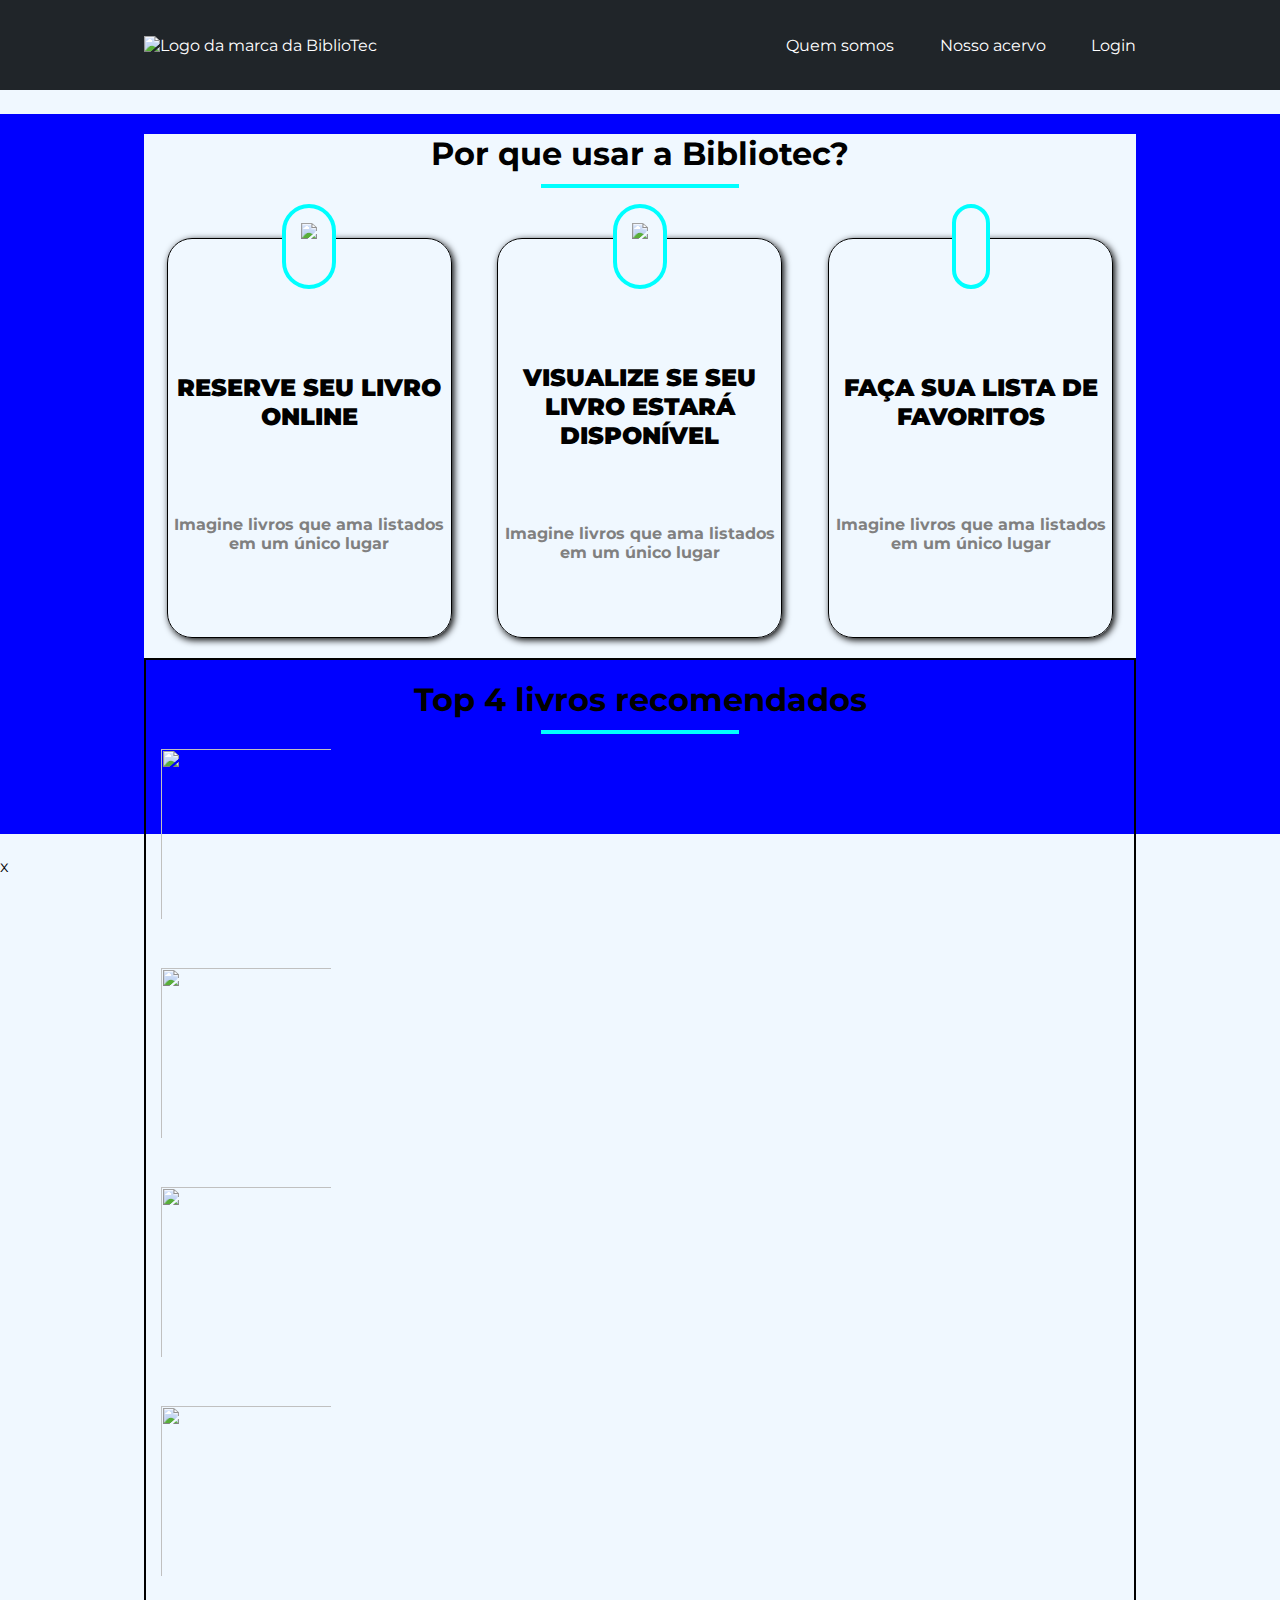
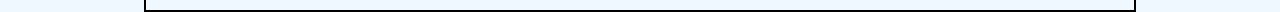
==== index.html @ 0a32b72f "Inicio codigoo do bibliotec" ====
<!DOCTYPE html>
<html lang="pt-BR">

<head>
    <meta charset="UTF-8">
    <meta name="viewport" content="width=device-width, initial-scale=1.0">
    <title>BiblioTec-A sua biblioteca digital</title>
    <link rel="stylesheet" href="./css/home.css">
</head>

<body>
    <header>
        <div class="layout-grid header-flex">
            <img src="./imagens/logo-desktop.svg" alt="Logo da marca da BiblioTec">
            <nav>
                <a href="#">Quem somos</a>
                <a href="#">Nosso acervo</a>
                <a href="#">Login</a>
            </nav>
        </div>
    </header>
    <main>
        <section class="layout-grid section-flex">
            <h1>Por que usar a Bibliotec?</h1>
            <hr />
            <div class="bibliotec-flex">
                <article>
                    <div class="borda">
                        <img src="./imagens/book-solid.svg">
                    </div>
                    <h2>Reserve seu livro online</h2>
                    <p>Imagine livros que ama listados em um único lugar</p>
                </article>

                <article>
                    <div class="borda">
                        <img src="./imagens/check-solid.svg">
                    </div>
                    <h2>Visualize se seu livro estará disponível</h2>
                    <p>Imagine livros que ama listados em um único lugar</p>
                </article>

                <article>
                    <div class="borda">
                        <img src="./imagens/heart-solid.svg" alt="">
                    </div>
                    <h2>Faça sua lista de favoritos </h2>
                    <p>Imagine livros que ama listados em um único lugar</p>
                </article>
            </div>

        </section>

        <section class="layout-grid livros">
            <h1>Top 4 livros recomendados</h1>
            <hr />
            <div class="capas-livros">
                <article>
                    <img src="./imagens/livro1.png" alt="">
                </article>
                <article>
                    <img src="./imagens/livro2.png" alt="">
    
                </article>
                <article>
                    <img src="./imagens/livro3.png" alt="">   
                </article>
                <article>
                    <img src="./imagens/livro4.png" alt="">
                </article>
            </div>
        </section>
    </main>x

    <footer>
    </footer>
</body>

</html>
---- css/home.css ----
@import url('https://fonts.googleapis.com/css2?family=Montserrat:ital,wght@0,100..900;1,100..900&display=swap');

* {
    margin: 0;
    padding: 0;
    box-sizing: border-box;
}

.layout-grid {
    margin: 0 auto;
    width: 100%;
    max-width: 992px;
    /* border: 3px solid white; */
}

body,
html {
    width: 100%;
    height: 100%;
}

body {
    background-color: aliceblue;
    font-family: "Montserrat", sans-serif;
    display: flex;
    flex-wrap: wrap;
}

header  {
    background-color: #202529;
    height: 10%;
    width: 100%;
    color: white;

    display: flex;
    justify-content: center;
}


.header-flex {
    display: flex;
    align-items: center;
    justify-content: space-between;
    height: 100%;
}

.section-flex {
    width: 100%;
    background-color: aliceblue;
}

header nav {
    width: 350px;
    height: 100%;
    /* border: 3px solid white; */

    display: flex;
    align-items: center;
    justify-content: space-between;
}

header nav a {
    color: white;
    /* font-family: ; */
    text-decoration: none;
}

main {
    width: 100%;
    height: 80%;
    background-color: blue;

}

section {
    width: 100%;
    /* background-color: #707070; */
}

h1 {
    text-align: center;
    width: 100%;
    height: 50px;
    margin-top: 20px;
    font-family: "Montserrat", sans-serif;
}

 .section-flex article {
    width: 285px;
    height: 400px;
    border: 1px solid black;
    border-radius: 25px;
    display: flex;
    justify-content: center;
    flex-wrap: wrap;
    text-align: center;
    box-shadow: 2px 2px 7px;
    margin-bottom: 20px;
}

.bibliotec-flex {
    display: flex;
    justify-content: space-around;
    margin-top: 50px;
}

section article img {
    width: auto;
    height: 85px;
    padding: 15px;
    /* margin-top: -25px; */
}

section article h2 {
    flex-wrap: wrap;
    display: flex;
    justify-content: center;
    text-transform: uppercase;
    font-weight: 900;
    font-family: "Montserrat", sans-serif;
}

section article p {
    color: gray;
    font-weight: 700;
    font-size: medium;
}

.borda {
    border: 4px solid aqua;
    border-radius: 44px;
    margin-top: -35px;
    height: 85px;
    background-color: aliceblue;
}

hr {
    border-color: aqua;
    box-sizing: border-box;
    width: 20%;
    margin-left: 40%;
    border: 2px solid aqua;
}

.livros {
     border: 2px solid black;
     width: 100%;
}
.capas-livros img {
    width: 200px;
    height: 200px;
}
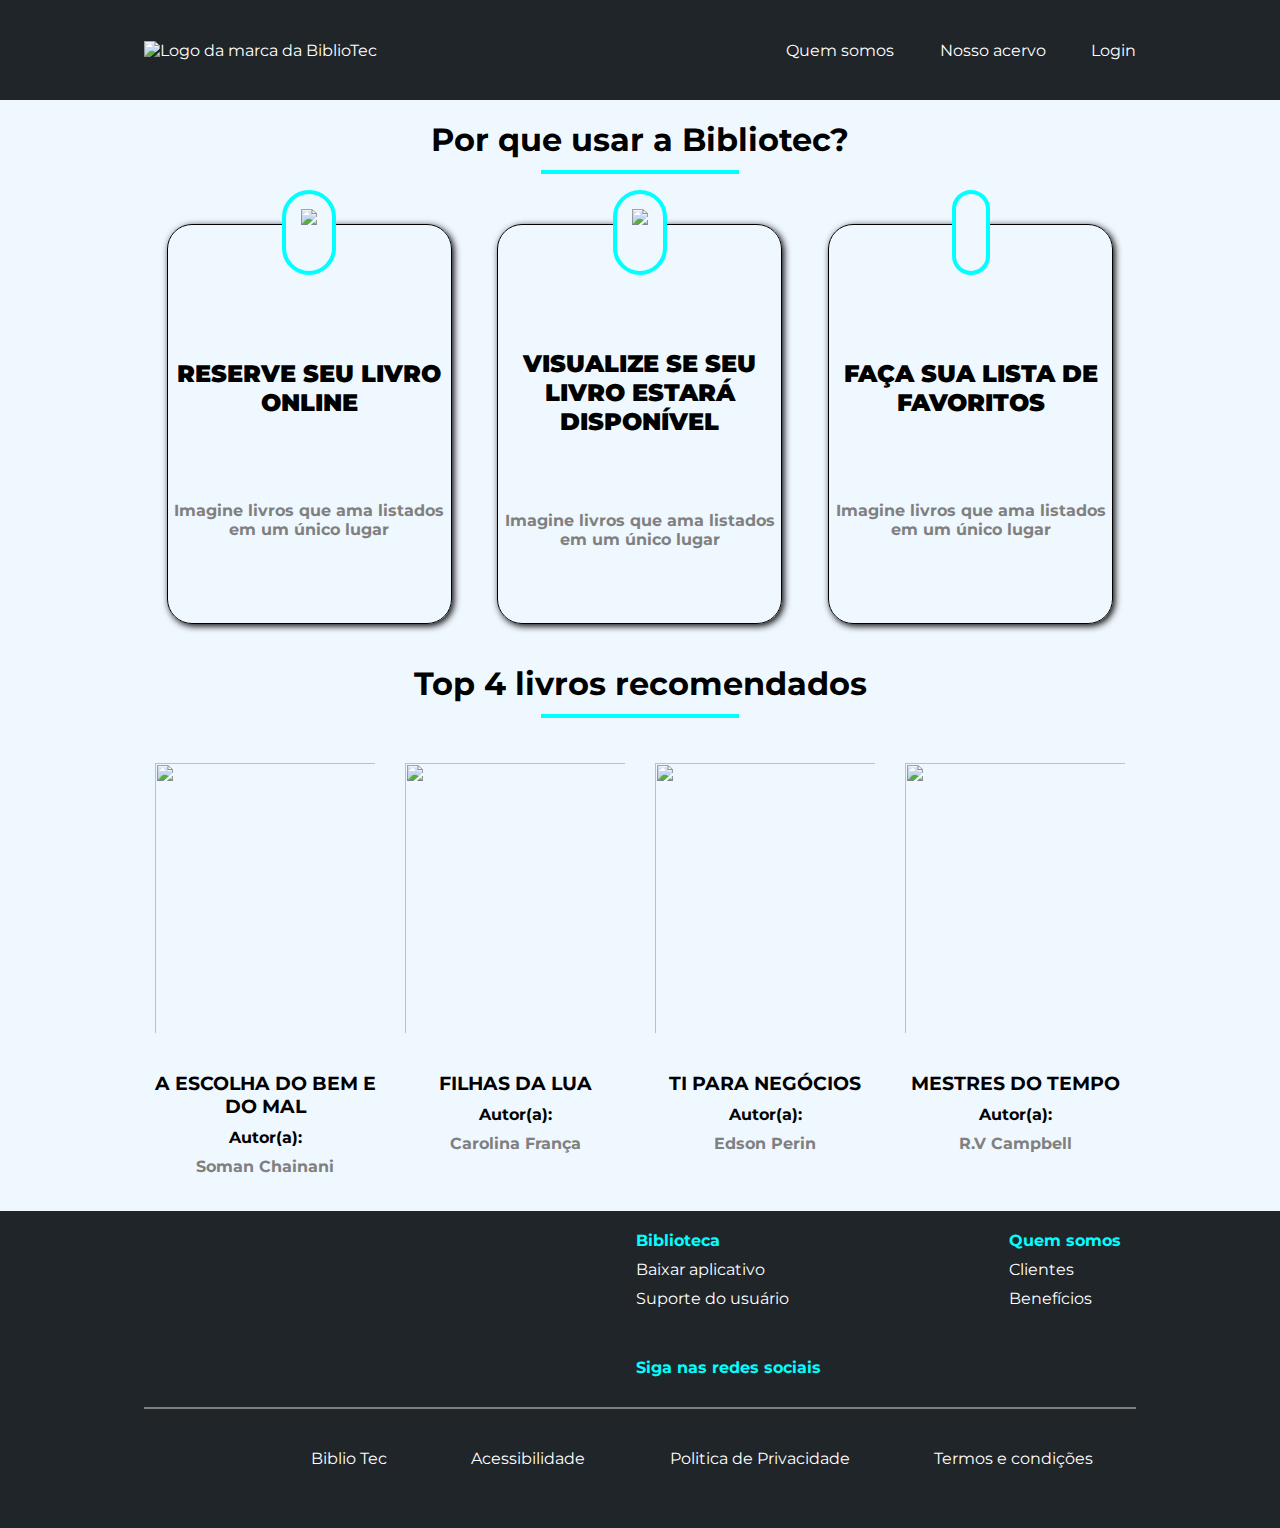
==== commit 921229cc: "Atualização" ====
--- a/index.html
+++ b/index.html
@@ -20,59 +20,116 @@
         </div>
     </header>
     <main>
-        <section class="layout-grid section-flex">
-            <h1>Por que usar a Bibliotec?</h1>
-            <hr />
-            <div class="bibliotec-flex">
-                <article>
-                    <div class="borda">
-                        <img src="./imagens/book-solid.svg">
-                    </div>
-                    <h2>Reserve seu livro online</h2>
-                    <p>Imagine livros que ama listados em um único lugar</p>
+        <section class="section-flex">
+            <div class="layout-grid">
+                <h1>Por que usar a Bibliotec?</h1>
+                <hr />
+                <div class="bibliotec-flex">
+                    <article>
+                        <div class="borda">
+                            <img src="./imagens/book-solid.svg">
+                        </div>
+                        <h2>Reserve seu livro online</h2>
+                        <p>Imagine livros que ama listados em um único lugar</p>
+                    </article>
+
+                    <article>
+                        <div class="borda">
+                            <img src="./imagens/check-solid.svg">
+                        </div>
+                        <h2>Visualize se seu livro estará disponível</h2>
+                        <p>Imagine livros que ama listados em um único lugar</p>
+                    </article>
+
+                    <article>
+                        <div class="borda">
+                            <img src="./imagens/heart-solid.svg" alt="">
+                        </div>
+                        <h2>Faça sua lista de favoritos </h2>
+                        <p>Imagine livros que ama listados em um único lugar</p>
+                    </article>
+                </div>
+            </div>
+        </section>
+
+        <section class="livros">
+            <div class="layout-grid">
+                <h1>Top 4 livros recomendados</h1>
+                <hr />
+                <div class="capas-livros">
+                    <article>
+                        <img src="./imagens/livro1.png" alt="">
+                        <h3>A escolha do bem
+                            e do mal</h3>
+                        <h4>Autor(a):</h4>
+                        <p>Soman Chainani</p>
+                    </article>
+                    <article>
+                        <img src="./imagens/livro2.png" alt="">
+                        <h3>Filhas da lua</h3>
+                        <h4>Autor(a):</h4>
+                        <p>Carolina França</p>
+                    </article>
+                    <article>
+                        <img src="./imagens/livro3.png" alt="">
+                        <h3>Ti para negócios</h3>
+                        <h4>Autor(a):</h4>
+                        <p>Edson Perin</p>
+                    </article>
+                    <article>
+                        <img src="./imagens/livro4.png" alt="">
+                        <h3>Mestres do tempo</h3>
+                        <h4>Autor(a):</h4>
+                        <p>R.V Campbell</p>
+                    </article>
+                </div>
+            </div>
+        </section>
+    </main>
+
+    <footer>
+        <div class="layout-grid footer-flex">
+
+            <div class="logo">
+                <img src="./imagens/header-logo-mobile.png" alt="">
+                <img src="./imagens/logo-senai-vermelho.png" alt="">
+            </div>
+
+            <div class="conteudo">
+                <article class="footer-nav">
+                    <nav class="links">
+                        <h4> Biblioteca</h4>
+                        <a href="#">Baixar aplicativo</a>
+                        <a href="#">Suporte do usuário</a>
+                    </nav>
+                
+                    <nav class="links">
+                        <h4>Quem somos</h4>
+                        <a href="#">Clientes</a>
+                        <a href="#">Benefícios</a>
+                    </nav>
                 </article>
 
-                <article>
-                    <div class="borda">
-                        <img src="./imagens/check-solid.svg">
+                <div class="redes-sociais">
+                    <h4>Siga nas redes sociais</h4>
+                    <div class="imagens-footer">
+                        <img src="./imagens/facebook-icon.png" alt="">
+                        <img src="./imagens/instagram-icon.png" alt="">
+                        <img src="./imagens/linkedin-icon.png" alt="">
                     </div>
-                    <h2>Visualize se seu livro estará disponível</h2>
-                    <p>Imagine livros que ama listados em um único lugar</p>
-                </article>
-
-                <article>
-                    <div class="borda">
-                        <img src="./imagens/heart-solid.svg" alt="">
-                    </div>
-                    <h2>Faça sua lista de favoritos </h2>
-                    <p>Imagine livros que ama listados em um único lugar</p>
-                </article>
+                </div>
             </div>
 
-        </section>
+            <hr>
 
-        <section class="layout-grid livros">
-            <h1>Top 4 livros recomendados</h1>
-            <hr />
-            <div class="capas-livros">
-                <article>
-                    <img src="./imagens/livro1.png" alt="">
-                </article>
-                <article>
-                    <img src="./imagens/livro2.png" alt="">
-    
-                </article>
-                <article>
-                    <img src="./imagens/livro3.png" alt="">   
-                </article>
-                <article>
-                    <img src="./imagens/livro4.png" alt="">
-                </article>
-            </div>
-        </section>
-    </main>x
+        </div>
+        <div class="layout-grid informacoes-rodape">
+            <p>Biblio Tec</p>
+            <p>Acessibilidade</p>
+            <p>Politica de Privacidade</p>
+            <p>Termos e condições</p>
+        </div>
 
-    <footer>
     </footer>
 </body>
 
--- a/css/home.css
+++ b/css/home.css
@@ -13,7 +13,7 @@
     /* border: 3px solid white; */
 }
 
-body,
+
 html {
     width: 100%;
     height: 100%;
@@ -24,11 +24,12 @@
     font-family: "Montserrat", sans-serif;
     display: flex;
     flex-wrap: wrap;
-}
-
-header  {
+
+}
+
+header {
     background-color: #202529;
-    height: 10%;
+    height: 100px;
     width: 100%;
     color: white;
 
@@ -68,7 +69,7 @@
 main {
     width: 100%;
     height: 80%;
-    background-color: blue;
+    /* background-color: blue; */
 
 }
 
@@ -77,7 +78,7 @@
     /* background-color: #707070; */
 }
 
-h1 {
+.section-flex h1 {
     text-align: center;
     width: 100%;
     height: 50px;
@@ -85,7 +86,7 @@
     font-family: "Montserrat", sans-serif;
 }
 
- .section-flex article {
+.section-flex article {
     width: 285px;
     height: 400px;
     border: 1px solid black;
@@ -143,10 +144,161 @@
 }
 
 .livros {
-     border: 2px solid black;
-     width: 100%;
-}
+    height: 80%;
+    background-color: aliceblue;
+    /* border: 2px solid black; */
+    width: 100%;
+    /* display: flex; */
+    flex-wrap: wrap;
+    align-items: center;
+    margin-bottom: 30px;
+
+}
+
+.livros h1 {
+    text-align: center;
+    width: 100%;
+    height: 50px;
+    margin-top: 20px;
+    font-family: "Montserrat", sans-serif;
+}
+
+.capas-livros {
+    display: flex;
+    justify-content: center;
+    margin-top: 30px;
+}
+
 .capas-livros img {
-    width: 200px;
-    height: 200px;
-}+    width: 250px;
+    height: 300px;
+}
+
+.capas-livros h3,
+.capas-livros h4,
+.capas-livros p {
+    padding: 5px;
+    text-align: center;
+}
+
+.capas-livros h3 {
+    text-transform: uppercase;
+
+}
+
+.logo-footer {
+    display: flex;
+    flex-direction: column;
+    flex-wrap: wrap;
+    /* padding: 20px; */
+    width: 210px;
+    height: auto;
+}
+
+footer {
+    height: 100%;
+    width: 100%;
+    background-color: #202529;
+    padding: 20px;
+}
+
+.footer-flex {
+    display: flex;
+    flex-wrap: wrap;
+    /* flex-direction: column; */
+    justify-content: space-between;
+}
+
+footer nav {
+    display: flex;
+    /* align-items: center;
+    justify-content: space-between; */
+    flex-wrap: wrap;
+}
+
+footer h4 {
+    display: flex;
+    /* align-items: center;
+    justify-content: space-between; */
+    flex-wrap: wrap;
+    color: aqua;
+    margin-bottom: 10px;
+}
+
+.footer-flex article {
+    
+    display: flex;
+    /* text-align: center; */
+    /* border: 2px solid black; */
+    justify-content: space-between;
+    margin-bottom: 40px;
+}
+
+.links a {
+    color: white;
+    display: flex;
+    flex-direction: column;
+    margin-bottom: 10px;
+    text-decoration: none;
+}
+
+footer hr {
+    margin-top: 20px;
+    box-sizing: border-box;
+    width: 100%;
+    margin-left: 0%;
+    margin-right: 0%;
+    border: 1px solid gray;
+}
+
+.redes-sociais {
+    display: flex;
+    align-items: center;
+    justify-content: space-between;
+    flex-direction: row;
+    margin-right: 10%;
+}
+
+/* .conteudo article {
+    /* display: flex;
+    justify-content: space-between;
+    flex-direction: row;
+    flex-wrap: wrap; 
+    margin-right: 10px;
+}
+ */
+
+.logo {
+    display: flex;
+    flex-direction: column;
+    justify-content: space-between;
+}
+
+.informacoes-rodape {
+    color: white;
+    padding: 20px;
+    display: flex;
+    justify-content: space-evenly;
+    align-items: center;
+    margin: 20px;
+    margin-left: 15%;
+}
+
+.conteudo article nav {
+    display: flex;
+    justify-content: space-between;
+    flex-direction: column;
+    margin-right: 3%;
+}
+
+.footer-nav {
+    display: flex;
+    justify-content: space-between;
+    width: 500px;
+}
+
+/* .imagens-footer {
+    width: 25px;
+    display: flex;
+    align-items: center;
+} */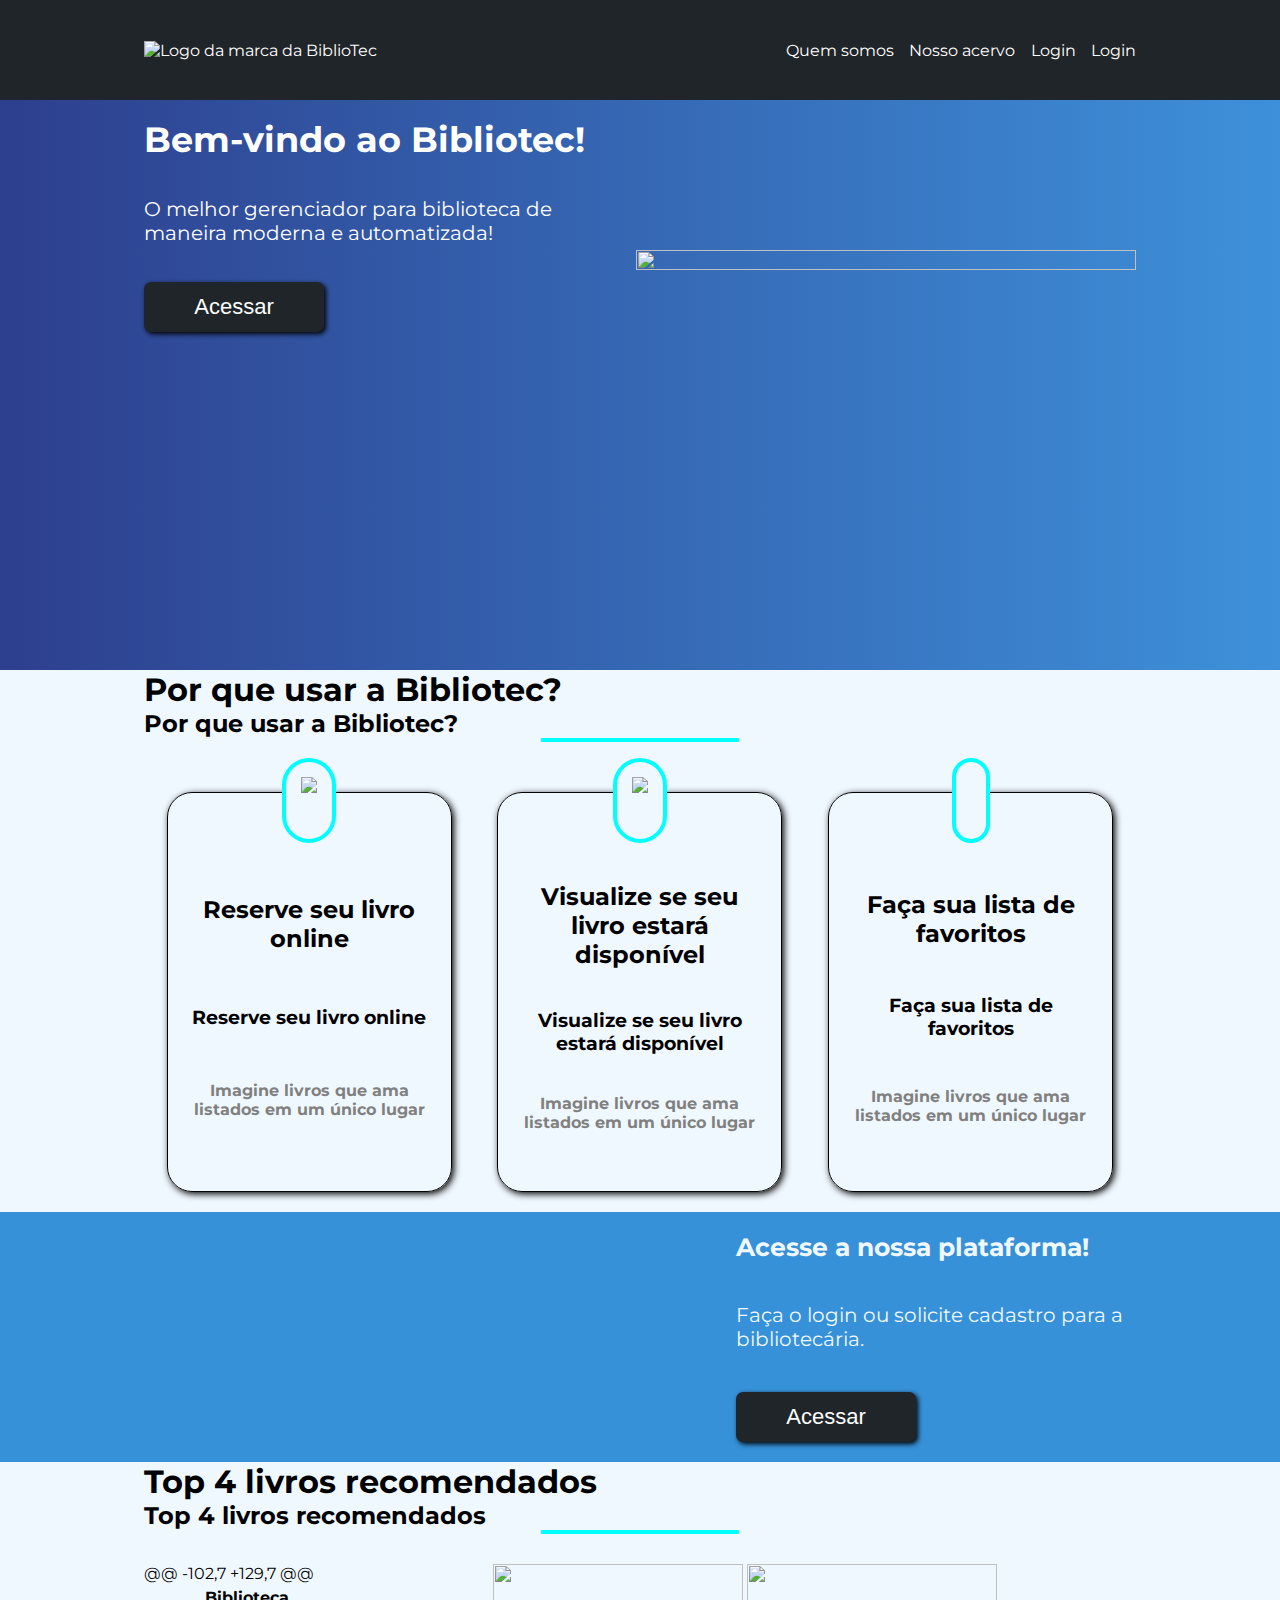
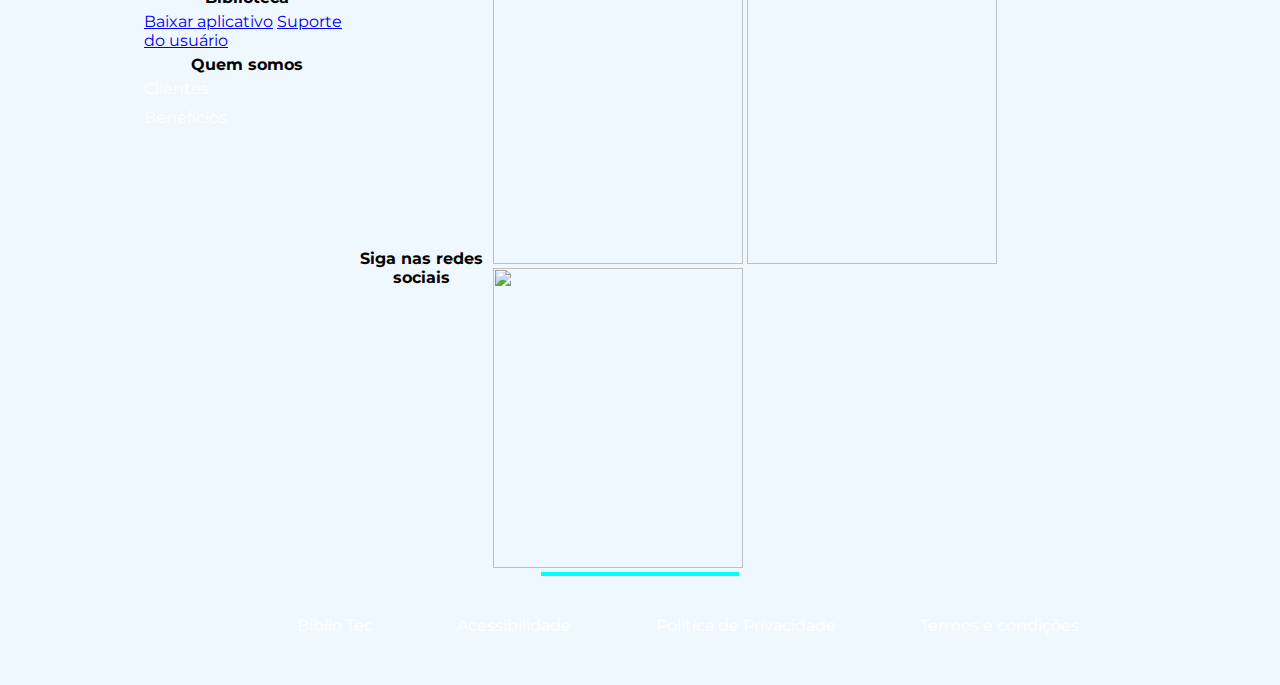
==== commit 1478bde5: "Atualização 17/09" ====
--- a/index.html
+++ b/index.html
@@ -1,13 +1,11 @@
 <!DOCTYPE html>
 <html lang="pt-BR">
-
 <head>
     <meta charset="UTF-8">
     <meta name="viewport" content="width=device-width, initial-scale=1.0">
     <title>BiblioTec-A sua biblioteca digital</title>
     <link rel="stylesheet" href="./css/home.css">
 </head>
-
 <body>
     <header>
         <div class="layout-grid header-flex">
@@ -16,13 +14,27 @@
                 <a href="#">Quem somos</a>
                 <a href="#">Nosso acervo</a>
                 <a href="#">Login</a>
+                <a href="file:///C:/Users/50457069856/Desktop/BIBLIO-TEC/login.html">Login</a>
             </nav>
         </div>
     </header>
     <main>
+
+        <section id="banner">
+            <div class="layout-grid banner-flex">
+                <div class="texto-cabecalho">
+                    <h1>Bem-vindo ao Bibliotec!</h1>
+                    <p>O melhor gerenciador para biblioteca de maneira moderna e automatizada!</p>
+                    <button class="botao-banner">Acessar</button>
+                </div>
+                <img src="./imagens/banner-mulher-livro.png" alt="">
+            </div>
+        </section>
+
         <section class="section-flex">
             <div class="layout-grid">
                 <h1>Por que usar a Bibliotec?</h1>
+                <h2>Por que usar a Bibliotec?</h2>
                 <hr />
                 <div class="bibliotec-flex">
                     <article>
@@ -30,6 +42,7 @@
                             <img src="./imagens/book-solid.svg">
                         </div>
                         <h2>Reserve seu livro online</h2>
+                        <h3>Reserve seu livro online</h3>
                         <p>Imagine livros que ama listados em um único lugar</p>
                     </article>
 
@@ -38,6 +51,7 @@
                             <img src="./imagens/check-solid.svg">
                         </div>
                         <h2>Visualize se seu livro estará disponível</h2>
+                        <h3>Visualize se seu livro estará disponível</h3>
                         <p>Imagine livros que ama listados em um único lugar</p>
                     </article>
 
@@ -46,70 +60,47 @@
                             <img src="./imagens/heart-solid.svg" alt="">
                         </div>
                         <h2>Faça sua lista de favoritos </h2>
+                        <h3>Faça sua lista de favoritos </h3>
                         <p>Imagine livros que ama listados em um único lugar</p>
                     </article>
                 </div>
             </div>
         </section>
 
+        <section id="acesso">
+            <div class="layout-grid acesso-flex">
+                <img src="./imagens/totalmente-gratis.png" alt="">
+                <div class="texto-acesso">
+                    <h2> Acesse a nossa plataforma!</h2>
+                    <p>
+                        Faça o login ou solicite cadastro para a bibliotecária.
+                    </p>
+                    <button class="botao-banner">Acessar</button>
+                </div>
+
+            </div>
+
+        </section>
+
         <section class="livros">
             <div class="layout-grid">
                 <h1>Top 4 livros recomendados</h1>
+                <h2>Top 4 livros recomendados</h2>
                 <hr />
                 <div class="capas-livros">
                     <article>
-                        <img src="./imagens/livro1.png" alt="">
-                        <h3>A escolha do bem
-                            e do mal</h3>
-                        <h4>Autor(a):</h4>
-                        <p>Soman Chainani</p>
-                    </article>
-                    <article>
-                        <img src="./imagens/livro2.png" alt="">
-                        <h3>Filhas da lua</h3>
-                        <h4>Autor(a):</h4>
-                        <p>Carolina França</p>
-                    </article>
-                    <article>
-                        <img src="./imagens/livro3.png" alt="">
-                        <h3>Ti para negócios</h3>
-                        <h4>Autor(a):</h4>
-                        <p>Edson Perin</p>
-                    </article>
-                    <article>
-                        <img src="./imagens/livro4.png" alt="">
-                        <h3>Mestres do tempo</h3>
-                        <h4>Autor(a):</h4>
-                        <p>R.V Campbell</p>
-                    </article>
-                </div>
-            </div>
-        </section>
-    </main>
-
-    <footer>
-        <div class="layout-grid footer-flex">
-
-            <div class="logo">
-                <img src="./imagens/header-logo-mobile.png" alt="">
-                <img src="./imagens/logo-senai-vermelho.png" alt="">
-            </div>
-
-            <div class="conteudo">
-                <article class="footer-nav">
-                    <nav class="links">
-                        <h4> Biblioteca</h4>
+@@ -102,7 +129,7 @@ <h4> Biblioteca</h4>
                         <a href="#">Baixar aplicativo</a>
                         <a href="#">Suporte do usuário</a>
                     </nav>
                 
+
                     <nav class="links">
                         <h4>Quem somos</h4>
                         <a href="#">Clientes</a>
                         <a href="#">Benefícios</a>
                     </nav>
                 </article>
-
                 <div class="redes-sociais">
                     <h4>Siga nas redes sociais</h4>
                     <div class="imagens-footer">
@@ -119,9 +110,7 @@
                     </div>
                 </div>
             </div>
-
             <hr>
-
         </div>
         <div class="layout-grid informacoes-rodape">
             <p>Biblio Tec</p>
@@ -129,8 +118,6 @@
             <p>Politica de Privacidade</p>
             <p>Termos e condições</p>
         </div>
-
     </footer>
 </body>
-
 </html>--- a/css/home.css
+++ b/css/home.css
@@ -1,38 +1,30 @@
 @import url('https://fonts.googleapis.com/css2?family=Montserrat:ital,wght@0,100..900;1,100..900&display=swap');
-
 * {
     margin: 0;
     padding: 0;
     box-sizing: border-box;
 }
-
 .layout-grid {
     margin: 0 auto;
     width: 100%;
     max-width: 992px;
     /* border: 3px solid white; */
 }
-
-
 html {
     width: 100%;
     height: 100%;
 }
-
 body {
     background-color: aliceblue;
     font-family: "Montserrat", sans-serif;
     display: flex;
     flex-wrap: wrap;
-
-}
-
+}
 header {
     background-color: #202529;
     height: 100px;
     width: 100%;
     color: white;
-
     display: flex;
     justify-content: center;
 }
@@ -44,33 +36,84 @@
     justify-content: space-between;
     height: 100%;
 }
-
 .section-flex {
     width: 100%;
     background-color: aliceblue;
 }
-
 header nav {
     width: 350px;
     height: 100%;
     /* border: 3px solid white; */
-
-    display: flex;
-    align-items: center;
-    justify-content: space-between;
-}
-
+    display: flex;
+    align-items: center;
+    justify-content: space-between;
+}
 header nav a {
     color: white;
     /* font-family: ; */
     text-decoration: none;
 }
 
+nav a:hover {
+    color: rgb(0, 255, 251);
+    font-size: smaller;
+    text-shadow: 0px 5px 2.5px black;
+}
+
 main {
     width: 100%;
     height: 80%;
     /* background-color: blue; */
-
+}
+
+#banner {
+    /* background-color: #4869DF; */
+    background-image: linear-gradient(to right, #2d3f8e, #3e90da);
+    width: 100%;
+    height: 570px;
+}
+
+.banner-flex {
+    display: flex;
+    justify-content: space-between;
+    align-items: center;
+}
+
+.botao-banner {
+    background-color: #202529;
+    color: white;
+    height: 50px;
+    width: 180px;
+    border-radius: 7px;
+    font-size: 22px;
+    border: none;
+    box-shadow: 2px 2px 5px black;
+
+}
+
+.texto-cabecalho {
+    width: 450px;
+    height: 250px;
+    color: white;
+    /* border: 2px solid black; */
+
+    display: flex;
+    flex-wrap: wrap;
+    align-items: center;
+}
+
+.texto-cabecalho h1 {
+    font-size: 35px;
+}
+
+.texto-cabecalho p {
+    font-size: 20px;
+}
+
+.banner-flex img {
+    width: 500px;
+    height: 100%;
+    margin-top: 73px;
 }
 
 section {
@@ -78,14 +121,14 @@
     /* background-color: #707070; */
 }
 
-.section-flex h1 {
+.section-flex h1 
+.section-flex h2 {
     text-align: center;
     width: 100%;
     height: 50px;
     margin-top: 20px;
     font-family: "Montserrat", sans-serif;
 }
-
 .section-flex article {
     width: 285px;
     height: 400px;
@@ -97,6 +140,7 @@
     text-align: center;
     box-shadow: 2px 2px 7px;
     margin-bottom: 20px;
+    padding: 20px;
 }
 
 .bibliotec-flex {
@@ -104,7 +148,6 @@
     justify-content: space-around;
     margin-top: 50px;
 }
-
 section article img {
     width: auto;
     height: 85px;
@@ -112,7 +155,8 @@
     /* margin-top: -25px; */
 }
 
-section article h2 {
+section article h2 
+section article h3 {
     flex-wrap: wrap;
     display: flex;
     justify-content: center;
@@ -120,21 +164,19 @@
     font-weight: 900;
     font-family: "Montserrat", sans-serif;
 }
-
 section article p {
     color: gray;
     font-weight: 700;
     font-size: medium;
 }
-
 .borda {
     border: 4px solid aqua;
     border-radius: 44px;
     margin-top: -35px;
+    margin-top: -55px;
     height: 85px;
     background-color: aliceblue;
 }
-
 hr {
     border-color: aqua;
     box-sizing: border-box;
@@ -143,6 +185,39 @@
     border: 2px solid aqua;
 }
 
+.acesso-flex {
+    display: flex;
+    justify-content: space-between;
+    align-items: center;
+}
+
+#acesso {
+    background-color: #3691d8;
+}
+
+#acesso img {
+    width: 490px;
+
+}
+
+.texto-acesso {
+    color: aliceblue;
+    width: 400px;
+    height: 250px;
+
+    display: flex;
+    flex-wrap: wrap;
+    align-items: center;
+}
+
+.texto-acesso h2 {
+    font-size: 25px;
+}
+
+.texto-acesso p {
+    font-size: 20px;
+}
+
 .livros {
     height: 80%;
     background-color: aliceblue;
@@ -155,35 +230,39 @@
 
 }
 
-.livros h1 {
+.livros h1 
+.livros h2 {
     text-align: center;
     width: 100%;
     height: 50px;
     margin-top: 20px;
     font-family: "Montserrat", sans-serif;
 }
-
 .capas-livros {
     display: flex;
     justify-content: center;
     margin-top: 30px;
 }
-
 .capas-livros img {
     width: 250px;
     height: 300px;
 }
-
 .capas-livros h3,
 .capas-livros h4,
 .capas-livros p {
     padding: 5px;
     text-align: center;
 }
-
 .capas-livros h3 {
     text-transform: uppercase;
 
+}
+
+.capas-livros p {
+    display: flex;
+    align-items: baseline;
+    justify-content: center;
+    text-align: end;
 }
 
 .logo-footer {
@@ -194,28 +273,24 @@
     width: 210px;
     height: auto;
 }
-
 footer {
     height: 100%;
     width: 100%;
     background-color: #202529;
     padding: 20px;
 }
-
 .footer-flex {
     display: flex;
     flex-wrap: wrap;
     /* flex-direction: column; */
     justify-content: space-between;
 }
-
 footer nav {
     display: flex;
     /* align-items: center;
     justify-content: space-between; */
     flex-wrap: wrap;
 }
-
 footer h4 {
     display: flex;
     /* align-items: center;
@@ -227,13 +302,13 @@
 
 .footer-flex article {
     
+
     display: flex;
     /* text-align: center; */
     /* border: 2px solid black; */
     justify-content: space-between;
     margin-bottom: 40px;
 }
-
 .links a {
     color: white;
     display: flex;
@@ -241,7 +316,6 @@
     margin-bottom: 10px;
     text-decoration: none;
 }
-
 footer hr {
     margin-top: 20px;
     box-sizing: border-box;
@@ -250,7 +324,6 @@
     margin-right: 0%;
     border: 1px solid gray;
 }
-
 .redes-sociais {
     display: flex;
     align-items: center;
@@ -258,7 +331,6 @@
     flex-direction: row;
     margin-right: 10%;
 }
-
 /* .conteudo article {
     /* display: flex;
     justify-content: space-between;
@@ -267,13 +339,11 @@
     margin-right: 10px;
 }
  */
-
 .logo {
     display: flex;
     flex-direction: column;
     justify-content: space-between;
 }
-
 .informacoes-rodape {
     color: white;
     padding: 20px;
@@ -283,20 +353,17 @@
     margin: 20px;
     margin-left: 15%;
 }
-
 .conteudo article nav {
     display: flex;
     justify-content: space-between;
     flex-direction: column;
     margin-right: 3%;
 }
-
 .footer-nav {
     display: flex;
     justify-content: space-between;
     width: 500px;
 }
-
 /* .imagens-footer {
     width: 25px;
     display: flex;
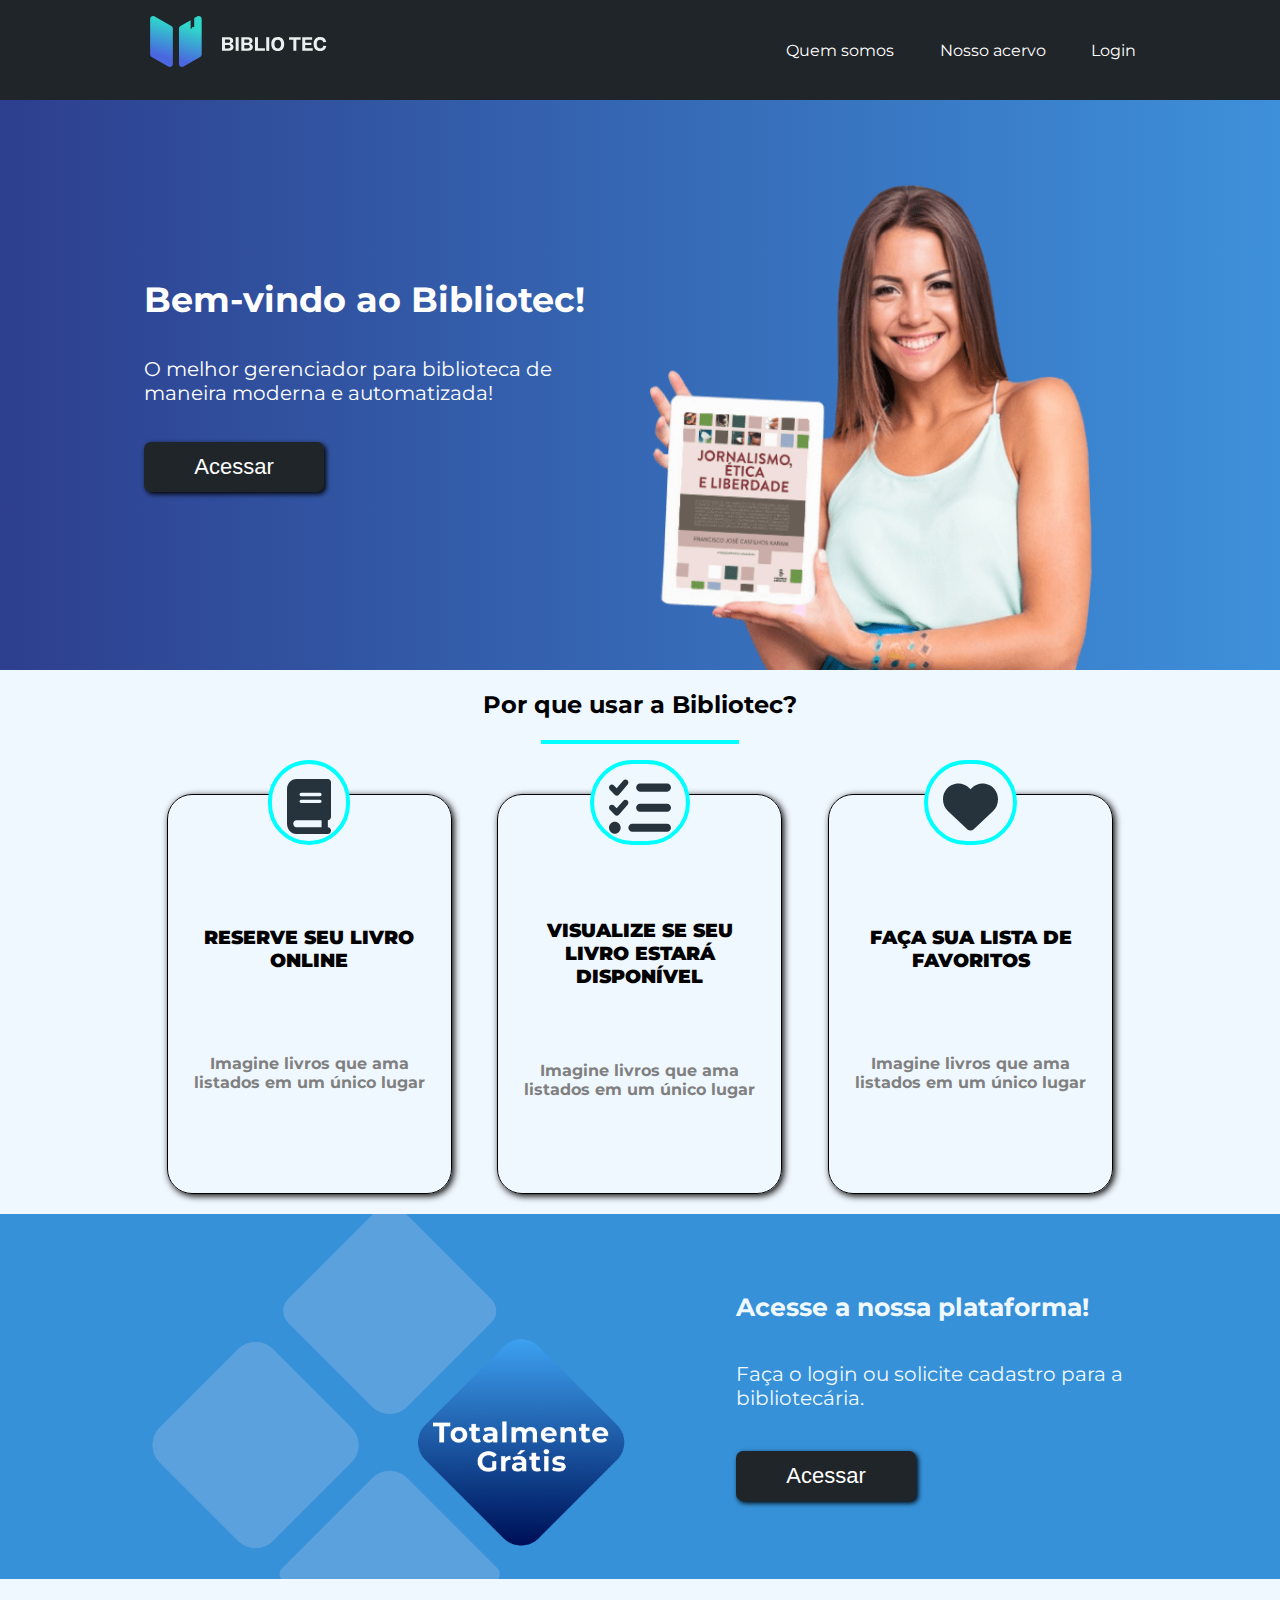
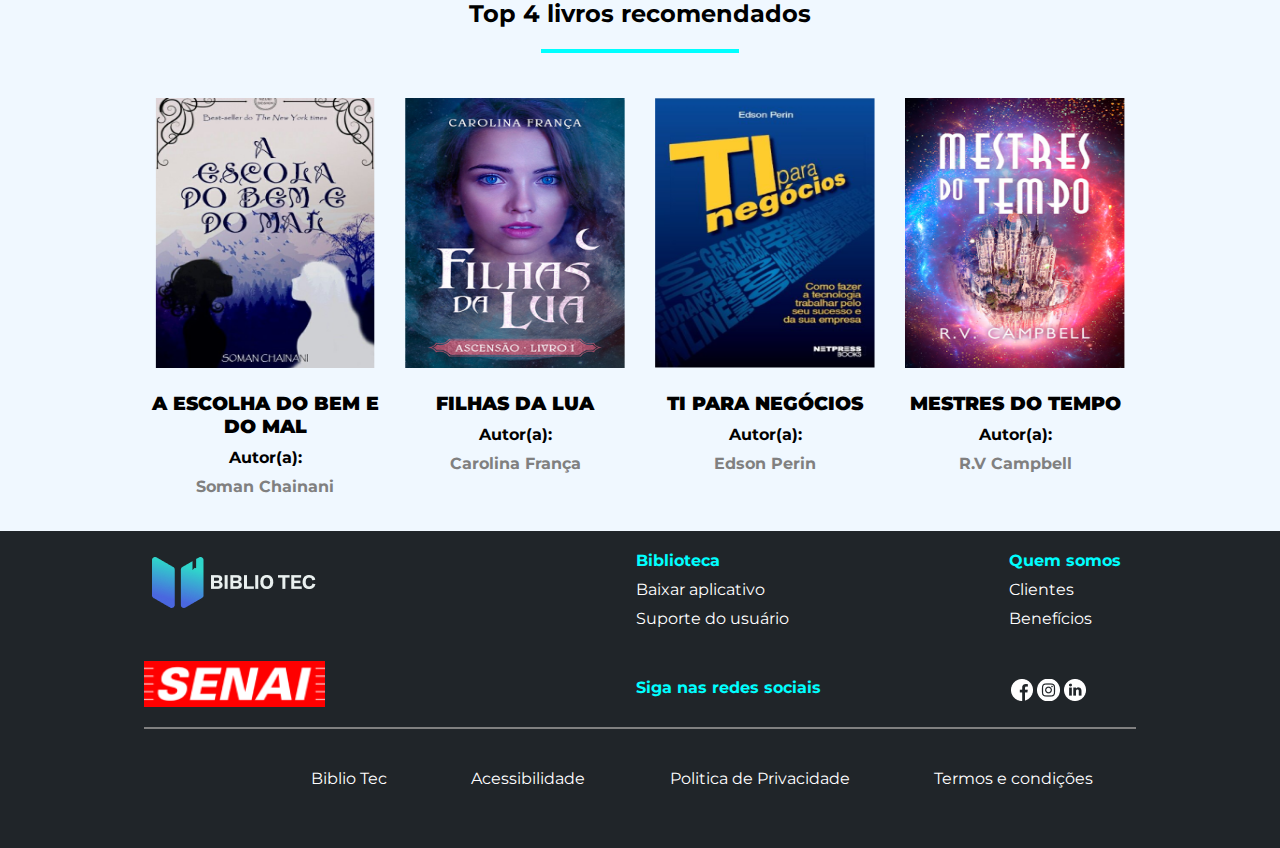
==== commit 32e7424f: "Aula Bibliotec" ====
--- a/index.html
+++ b/index.html
@@ -1,11 +1,13 @@
 <!DOCTYPE html>
 <html lang="pt-BR">
+
 <head>
     <meta charset="UTF-8">
     <meta name="viewport" content="width=device-width, initial-scale=1.0">
     <title>BiblioTec-A sua biblioteca digital</title>
     <link rel="stylesheet" href="./css/home.css">
 </head>
+
 <body>
     <header>
         <div class="layout-grid header-flex">
@@ -13,7 +15,6 @@
             <nav>
                 <a href="#">Quem somos</a>
                 <a href="#">Nosso acervo</a>
-                <a href="#">Login</a>
                 <a href="file:///C:/Users/50457069856/Desktop/BIBLIO-TEC/login.html">Login</a>
             </nav>
         </div>
@@ -33,7 +34,6 @@
 
         <section class="section-flex">
             <div class="layout-grid">
-                <h1>Por que usar a Bibliotec?</h1>
                 <h2>Por que usar a Bibliotec?</h2>
                 <hr />
                 <div class="bibliotec-flex">
@@ -41,7 +41,6 @@
                         <div class="borda">
                             <img src="./imagens/book-solid.svg">
                         </div>
-                        <h2>Reserve seu livro online</h2>
                         <h3>Reserve seu livro online</h3>
                         <p>Imagine livros que ama listados em um único lugar</p>
                     </article>
@@ -50,7 +49,6 @@
                         <div class="borda">
                             <img src="./imagens/check-solid.svg">
                         </div>
-                        <h2>Visualize se seu livro estará disponível</h2>
                         <h3>Visualize se seu livro estará disponível</h3>
                         <p>Imagine livros que ama listados em um único lugar</p>
                     </article>
@@ -59,7 +57,6 @@
                         <div class="borda">
                             <img src="./imagens/heart-solid.svg" alt="">
                         </div>
-                        <h2>Faça sua lista de favoritos </h2>
                         <h3>Faça sua lista de favoritos </h3>
                         <p>Imagine livros que ama listados em um único lugar</p>
                     </article>
@@ -84,16 +81,54 @@
 
         <section class="livros">
             <div class="layout-grid">
-                <h1>Top 4 livros recomendados</h1>
                 <h2>Top 4 livros recomendados</h2>
                 <hr />
                 <div class="capas-livros">
                     <article>
-@@ -102,7 +129,7 @@ <h4> Biblioteca</h4>
+                        <img src="./imagens/livro1.png" alt="">
+                        <h3>A escolha do bem
+                            e do mal</h3>
+                        <h4>Autor(a):</h4>
+                        <p>Soman Chainani</p>
+                    </article>
+                    <article>
+                        <img src="./imagens/livro2.png" alt="">
+                        <h3>Filhas da lua</h3>
+                        <h4>Autor(a):</h4>
+                        <p>Carolina França</p>
+                    </article>
+                    <article>
+                        <img src="./imagens/livro3.png" alt="">
+                        <h3>Ti para negócios</h3>
+                        <h4>Autor(a):</h4>
+                        <p>Edson Perin</p>
+                    </article>
+                    <article>
+                        <img src="./imagens/livro4.png" alt="">
+                        <h3>Mestres do tempo</h3>
+                        <h4>Autor(a):</h4>
+                        <p>R.V Campbell</p>
+                    </article>
+                </div>
+            </div>
+        </section>
+    </main>
+
+    <footer>
+        <div class="layout-grid footer-flex">
+
+            <div class="logo">
+                <img src="./imagens/header-logo-mobile.png" alt="">
+                <img src="./imagens/logo-senai-vermelho.png" alt="">
+            </div>
+
+            <div class="conteudo">
+                <article class="footer-nav">
+                    <nav class="links">
+                        <h4> Biblioteca</h4>
                         <a href="#">Baixar aplicativo</a>
                         <a href="#">Suporte do usuário</a>
                     </nav>
-                
 
                     <nav class="links">
                         <h4>Quem somos</h4>
@@ -101,6 +136,7 @@
                         <a href="#">Benefícios</a>
                     </nav>
                 </article>
+
                 <div class="redes-sociais">
                     <h4>Siga nas redes sociais</h4>
                     <div class="imagens-footer">
@@ -110,7 +146,9 @@
                     </div>
                 </div>
             </div>
+
             <hr>
+
         </div>
         <div class="layout-grid informacoes-rodape">
             <p>Biblio Tec</p>
@@ -118,6 +156,8 @@
             <p>Politica de Privacidade</p>
             <p>Termos e condições</p>
         </div>
+
     </footer>
 </body>
+
 </html>--- a/css/home.css
+++ b/css/home.css
@@ -1,34 +1,41 @@
 @import url('https://fonts.googleapis.com/css2?family=Montserrat:ital,wght@0,100..900;1,100..900&display=swap');
+
 * {
     margin: 0;
     padding: 0;
     box-sizing: border-box;
 }
+
 .layout-grid {
     margin: 0 auto;
     width: 100%;
     max-width: 992px;
     /* border: 3px solid white; */
 }
+
+
 html {
     width: 100%;
     height: 100%;
 }
+
 body {
     background-color: aliceblue;
     font-family: "Montserrat", sans-serif;
     display: flex;
     flex-wrap: wrap;
-}
+
+}
+
 header {
     background-color: #202529;
     height: 100px;
     width: 100%;
     color: white;
-    display: flex;
-    justify-content: center;
-}
-
+
+    display: flex;
+    justify-content: center;
+}
 
 .header-flex {
     display: flex;
@@ -36,18 +43,22 @@
     justify-content: space-between;
     height: 100%;
 }
+
 .section-flex {
     width: 100%;
     background-color: aliceblue;
 }
+
 header nav {
     width: 350px;
     height: 100%;
     /* border: 3px solid white; */
-    display: flex;
-    align-items: center;
-    justify-content: space-between;
-}
+
+    display: flex;
+    align-items: center;
+    justify-content: space-between;
+}
+
 header nav a {
     color: white;
     /* font-family: ; */
@@ -121,7 +132,6 @@
     /* background-color: #707070; */
 }
 
-.section-flex h1 
 .section-flex h2 {
     text-align: center;
     width: 100%;
@@ -129,6 +139,7 @@
     margin-top: 20px;
     font-family: "Montserrat", sans-serif;
 }
+
 .section-flex article {
     width: 285px;
     height: 400px;
@@ -148,6 +159,7 @@
     justify-content: space-around;
     margin-top: 50px;
 }
+
 section article img {
     width: auto;
     height: 85px;
@@ -155,7 +167,6 @@
     /* margin-top: -25px; */
 }
 
-section article h2 
 section article h3 {
     flex-wrap: wrap;
     display: flex;
@@ -164,19 +175,21 @@
     font-weight: 900;
     font-family: "Montserrat", sans-serif;
 }
+
 section article p {
     color: gray;
     font-weight: 700;
     font-size: medium;
 }
+
 .borda {
     border: 4px solid aqua;
     border-radius: 44px;
-    margin-top: -35px;
     margin-top: -55px;
     height: 85px;
     background-color: aliceblue;
 }
+
 hr {
     border-color: aqua;
     box-sizing: border-box;
@@ -230,7 +243,6 @@
 
 }
 
-.livros h1 
 .livros h2 {
     text-align: center;
     width: 100%;
@@ -238,21 +250,25 @@
     margin-top: 20px;
     font-family: "Montserrat", sans-serif;
 }
+
 .capas-livros {
     display: flex;
     justify-content: center;
     margin-top: 30px;
 }
+
 .capas-livros img {
     width: 250px;
     height: 300px;
 }
+
 .capas-livros h3,
 .capas-livros h4,
 .capas-livros p {
     padding: 5px;
     text-align: center;
 }
+
 .capas-livros h3 {
     text-transform: uppercase;
 
@@ -273,24 +289,28 @@
     width: 210px;
     height: auto;
 }
+
 footer {
     height: 100%;
     width: 100%;
     background-color: #202529;
     padding: 20px;
 }
+
 .footer-flex {
     display: flex;
     flex-wrap: wrap;
     /* flex-direction: column; */
     justify-content: space-between;
 }
+
 footer nav {
     display: flex;
     /* align-items: center;
     justify-content: space-between; */
     flex-wrap: wrap;
 }
+
 footer h4 {
     display: flex;
     /* align-items: center;
@@ -301,7 +321,6 @@
 }
 
 .footer-flex article {
-    
 
     display: flex;
     /* text-align: center; */
@@ -309,6 +328,7 @@
     justify-content: space-between;
     margin-bottom: 40px;
 }
+
 .links a {
     color: white;
     display: flex;
@@ -316,6 +336,7 @@
     margin-bottom: 10px;
     text-decoration: none;
 }
+
 footer hr {
     margin-top: 20px;
     box-sizing: border-box;
@@ -324,6 +345,7 @@
     margin-right: 0%;
     border: 1px solid gray;
 }
+
 .redes-sociais {
     display: flex;
     align-items: center;
@@ -331,6 +353,7 @@
     flex-direction: row;
     margin-right: 10%;
 }
+
 /* .conteudo article {
     /* display: flex;
     justify-content: space-between;
@@ -339,11 +362,13 @@
     margin-right: 10px;
 }
  */
+
 .logo {
     display: flex;
     flex-direction: column;
     justify-content: space-between;
 }
+
 .informacoes-rodape {
     color: white;
     padding: 20px;
@@ -353,17 +378,20 @@
     margin: 20px;
     margin-left: 15%;
 }
+
 .conteudo article nav {
     display: flex;
     justify-content: space-between;
     flex-direction: column;
     margin-right: 3%;
 }
+
 .footer-nav {
     display: flex;
     justify-content: space-between;
     width: 500px;
 }
+
 /* .imagens-footer {
     width: 25px;
     display: flex;
